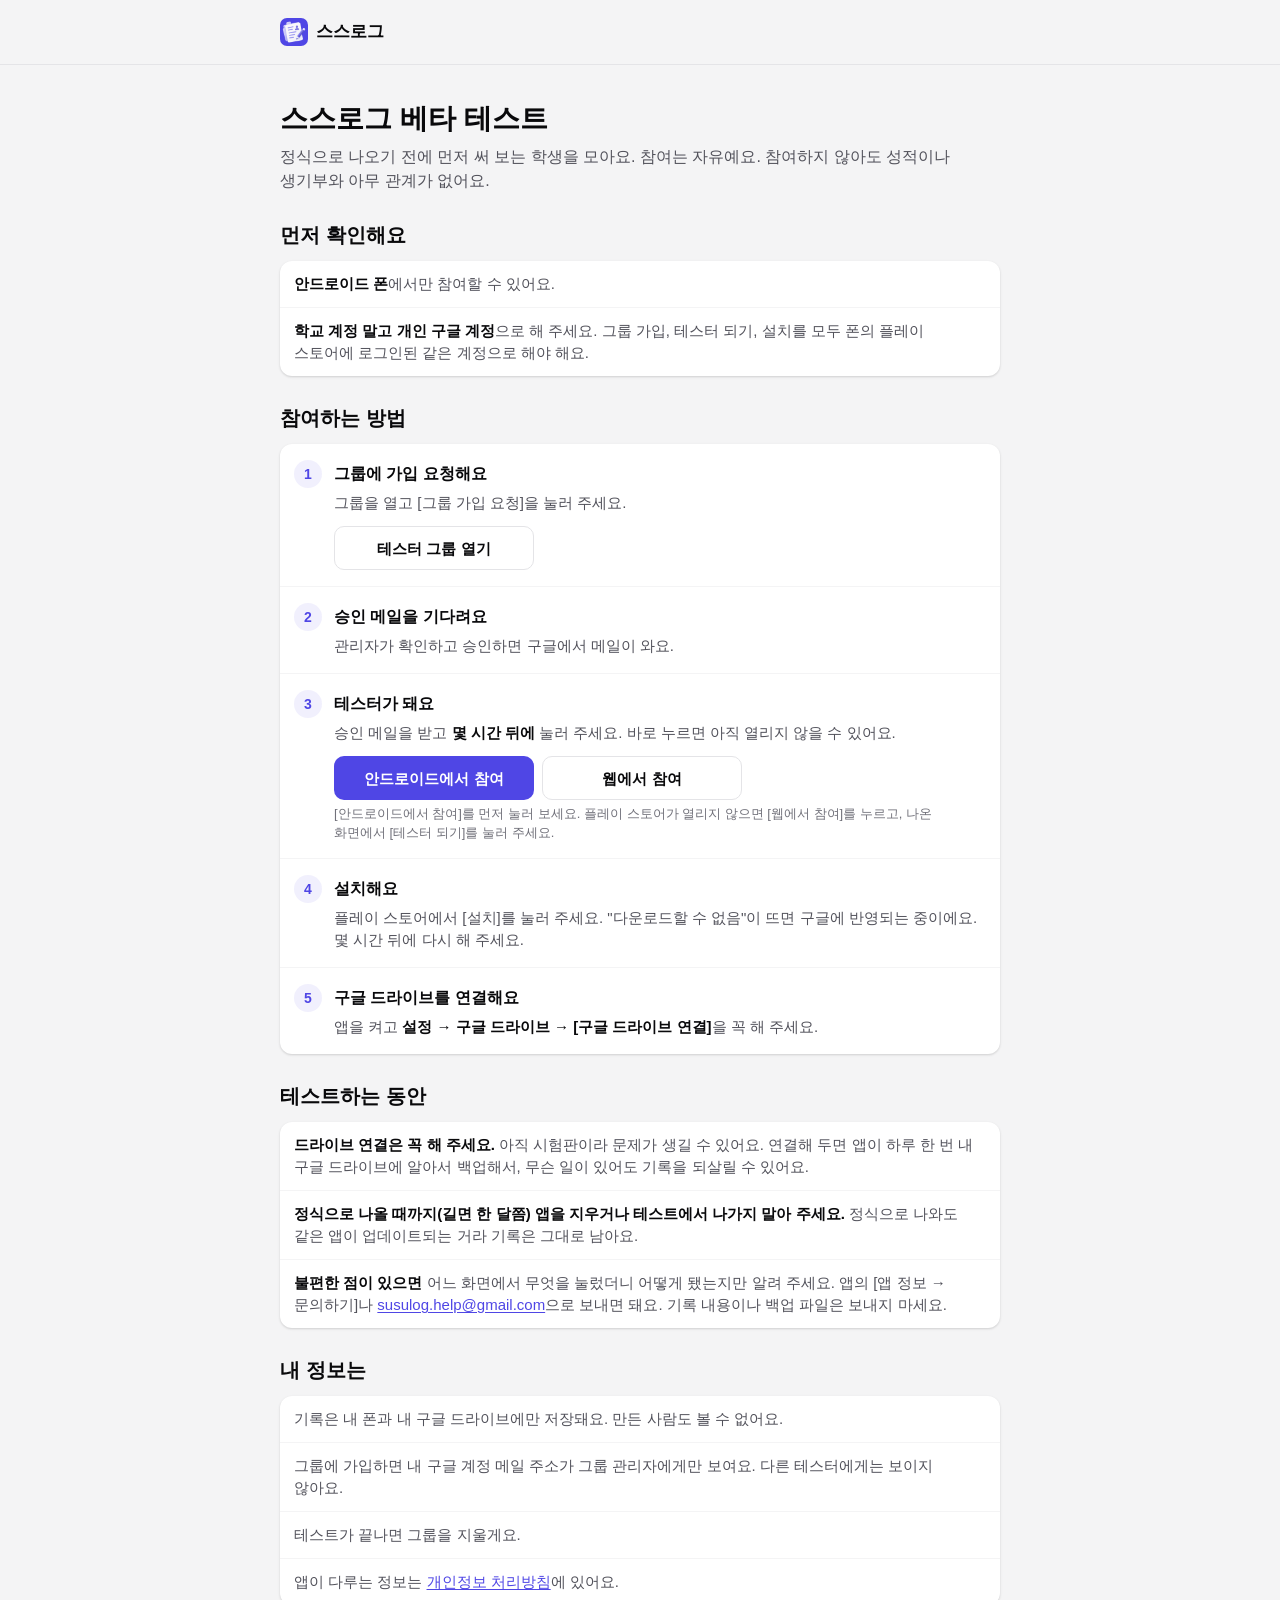
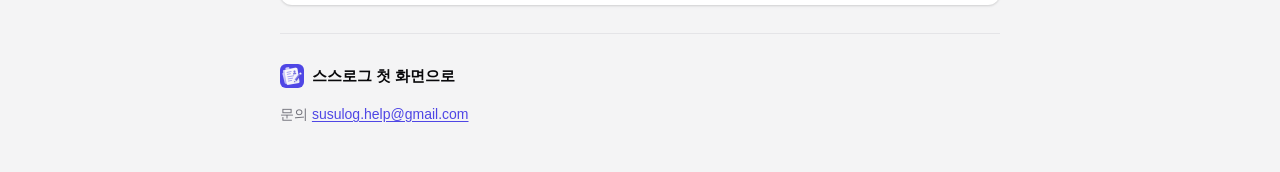
==== beta/index.html @ b81c46b7 "베타 안내 페이지 /beta: 테스터 그룹 가입 요청 → 승인 → 참여 링크(안드로이드·웹) → 설치 → 드라이브 연결 (시안 승인 2026-10-30) Co-Authored-By" ====
<!doctype html>
<html lang="ko">
<head>
<meta charset="utf-8">
<meta name="viewport" content="width=device-width, initial-scale=1">
<title>스스로그 베타 테스트</title>
<meta name="description" content="스스로그를 정식으로 나오기 전에 먼저 써 보는 방법">
<link rel="icon" href="/favicon-32.png" sizes="32x32" type="image/png">
<link rel="apple-touch-icon" href="/icon-192.png">
<link rel="stylesheet" href="/style.css">
</head>
<body>
<header class="site-head">
  <div class="site-head-inner narrow">
    <a class="brand" href="/"><img src="/icon-192.png" alt="" width="28" height="28">스스로그</a>
  </div>
</header>

<main class="beta">
  <div class="beta-head">
    <h1>스스로그 베타 테스트</h1>
    <p>정식으로 나오기 전에 먼저 써 보는 학생을 모아요. 참여는 자유예요. 참여하지 않아도 성적이나 생기부와 아무 관계가 없어요.</p>
  </div>

  <section>
    <h2>먼저 확인해요</h2>
    <ul class="card checks">
      <li><strong>안드로이드 폰</strong>에서만 참여할 수 있어요.</li>
      <li><strong>학교 계정 말고 개인 구글 계정</strong>으로 해 주세요. 그룹 가입, 테스터 되기, 설치를 모두 폰의 플레이 스토어에 로그인된 같은 계정으로 해야 해요.</li>
    </ul>
  </section>

  <section>
    <h2>참여하는 방법</h2>
    <ol class="card steps">
      <li>
        <span class="step-n" aria-hidden="true">1</span>
        <div class="step-text">
          <h3>그룹에 가입 요청해요</h3>
          <p>그룹을 열고 [그룹 가입 요청]을 눌러 주세요.</p>
          <div class="step-actions">
            <a class="btn btn-outline" href="https://groups.google.com/g/susulog-beta">테스터 그룹 열기</a>
          </div>
        </div>
      </li>
      <li>
        <span class="step-n" aria-hidden="true">2</span>
        <div class="step-text">
          <h3>승인 메일을 기다려요</h3>
          <p>관리자가 확인하고 승인하면 구글에서 메일이 와요.</p>
        </div>
      </li>
      <li>
        <span class="step-n" aria-hidden="true">3</span>
        <div class="step-text">
          <h3>테스터가 돼요</h3>
          <p>승인 메일을 받고 <strong>몇 시간 뒤에</strong> 눌러 주세요. 바로 누르면 아직 열리지 않을 수 있어요.</p>
          <div class="step-actions">
            <a class="btn btn-primary" href="https://play.google.com/store/apps/details?id=kr.hsportfolio.app">안드로이드에서 참여</a>
            <a class="btn btn-outline" href="https://play.google.com/apps/testing/kr.hsportfolio.app">웹에서 참여</a>
          </div>
          <p class="step-note">[안드로이드에서 참여]를 먼저 눌러 보세요. 플레이 스토어가 열리지 않으면 [웹에서 참여]를 누르고, 나온 화면에서 [테스터 되기]를 눌러 주세요.</p>
        </div>
      </li>
      <li>
        <span class="step-n" aria-hidden="true">4</span>
        <div class="step-text">
          <h3>설치해요</h3>
          <p>플레이 스토어에서 [설치]를 눌러 주세요. "다운로드할 수 없음"이 뜨면 구글에 반영되는 중이에요. 몇 시간 뒤에 다시 해 주세요.</p>
        </div>
      </li>
      <li>
        <span class="step-n" aria-hidden="true">5</span>
        <div class="step-text">
          <h3>구글 드라이브를 연결해요</h3>
          <p>앱을 켜고 <strong>설정 → 구글 드라이브 → [구글 드라이브 연결]</strong>을 꼭 해 주세요.</p>
        </div>
      </li>
    </ol>
  </section>

  <section>
    <h2>테스트하는 동안</h2>
    <ul class="card checks">
      <li><strong>드라이브 연결은 꼭 해 주세요.</strong> 아직 시험판이라 문제가 생길 수 있어요. 연결해 두면 앱이 하루 한 번 내 구글 드라이브에 알아서 백업해서, 무슨 일이 있어도 기록을 되살릴 수 있어요.</li>
      <li><strong>정식으로 나올 때까지(길면 한 달쯤) 앱을 지우거나 테스트에서 나가지 말아 주세요.</strong> 정식으로 나와도 같은 앱이 업데이트되는 거라 기록은 그대로 남아요.</li>
      <li><strong>불편한 점이 있으면</strong> 어느 화면에서 무엇을 눌렀더니 어떻게 됐는지만 알려 주세요. 앱의 [앱 정보 → 문의하기]나 <a href="mailto:susulog.help@gmail.com">susulog.help@gmail.com</a>으로 보내면 돼요. 기록 내용이나 백업 파일은 보내지 마세요.</li>
    </ul>
  </section>

  <section>
    <h2>내 정보는</h2>
    <ul class="card checks">
      <li>기록은 내 폰과 내 구글 드라이브에만 저장돼요. 만든 사람도 볼 수 없어요.</li>
      <li>그룹에 가입하면 내 구글 계정 메일 주소가 그룹 관리자에게만 보여요. 다른 테스터에게는 보이지 않아요.</li>
      <li>테스트가 끝나면 그룹을 지울게요.</li>
      <li>앱이 다루는 정보는 <a href="/privacy">개인정보 처리방침</a>에 있어요.</li>
    </ul>
  </section>

  <footer class="policy-foot">
    <a class="brand" href="/"><img src="/icon-192.png" alt="" width="24" height="24">스스로그 첫 화면으로</a>
    <p>문의 <a href="mailto:susulog.help@gmail.com">susulog.help@gmail.com</a></p>
  </footer>
</main>
</body>
</html>
---- style.css ----
/* 스스로그 사이트 모양 (2026-10-27 시안 승인, 디자인 캔버스 "개인정보 처리방침 사이트" 줄)
   색·글자 크기·둥글기는 앱과 같다 (앱 저장소 docs/design.md 2·3장).
   바깥 글꼴·스크립트를 쓰지 않는다 (처리방침 10번). 밝은·어두운은 보는 사람의 기기 설정을 따른다 */

:root {
  --page: #F4F4F5;
  --card: #FFFFFF;
  --muted: #F4F4F5;
  --line: #E4E4E7;
  --divider: #F4F4F5;
  --text: #09090B;
  --sub: #52525B;
  --faint: #71717A;
  --accent: #4F46E5;
  --on-accent: #FFFFFF;
  --control-line: #E4E4E7;
  --tint: rgba(79, 70, 229, 0.08);
  --shadow: 0 1px 2px rgba(0, 0, 0, 0.06), 0 1px 3px rgba(0, 0, 0, 0.10);
  color-scheme: light dark;
}

@media (prefers-color-scheme: dark) {
  :root {
    --page: #09090B;
    --card: #18181B;
    --muted: #27272A;
    --line: #27272A;
    --divider: #27272A;
    --text: #FAFAFA;
    --sub: #D4D4D8;
    --faint: #A1A1AA;
    --accent: #818CF8;
    --on-accent: #1E1B4B;
    --control-line: #3F3F46;
    --tint: rgba(129, 140, 248, 0.14);
    --shadow: inset 0 1px 0 rgba(255, 255, 255, 0.06);
  }
}

*, *::before, *::after { box-sizing: border-box; }

html { -webkit-text-size-adjust: 100%; }

body {
  margin: 0;
  background: var(--page);
  color: var(--text);
  font-family: -apple-system, BlinkMacSystemFont, "Apple SD Gothic Neo", "Noto Sans KR", "Malgun Gothic", sans-serif;
  font-size: 16px;
  line-height: 24px;
  word-break: keep-all;
  overflow-wrap: break-word;
}

h1, h2, h3, p, ul, ol { margin: 0; }

h1 { font-size: 28px; line-height: 36px; font-weight: 700; text-wrap: balance; }

strong { font-weight: 600; }

a { color: var(--accent); text-underline-offset: 2px; }
a:focus-visible { outline: 2px solid var(--accent); outline-offset: 2px; border-radius: 4px; }

.card { background: var(--card); border-radius: 12px; box-shadow: var(--shadow); }

.chevron { flex-shrink: 0; color: var(--faint); }

/* ---------- 첫 화면 ---------- */

.home {
  max-width: 760px;
  margin: 0 auto;
  padding: 28px 20px 40px;
  display: flex;
  flex-direction: column;
  gap: 20px;
}

.hero { display: flex; flex-direction: column; gap: 12px; }
.hero-icon { width: 72px; height: 72px; border-radius: 16px; }
.hero-text { display: flex; flex-direction: column; gap: 12px; }
.tagline { color: var(--sub); }

.features { list-style: none; padding: 0; display: flex; flex-direction: column; }
.features li { display: flex; gap: 12px; padding: 14px; }
.features li + li { border-top: 1px solid var(--divider); }
.feature-icon {
  flex-shrink: 0;
  display: flex;
  align-items: center;
  justify-content: center;
  width: 36px;
  height: 36px;
  border-radius: 10px;
  background: var(--tint);
  color: var(--accent);
}
.feature-text { min-width: 0; display: flex; flex-direction: column; gap: 2px; }
.features h2 { font-size: 16px; line-height: 22px; font-weight: 600; }
.features p { font-size: 14px; line-height: 20px; color: var(--sub); }

.notice { font-size: 13px; line-height: 19px; color: var(--faint); }

.links { display: flex; flex-direction: column; }
.links > * + * { border-top: 1px solid var(--divider); }
.link-row {
  display: flex;
  align-items: center;
  gap: 10px;
  min-height: 52px;
  padding: 8px 14px;
  color: var(--text);
  text-decoration: none;
}
.link-row span { flex-grow: 1; }
.contact { display: flex; flex-direction: column; gap: 2px; padding: 10px 14px 12px; }
.contact-label { font-size: 13px; line-height: 18px; color: var(--faint); }
.contact a { text-decoration: none; }

@media (min-width: 760px) {
  .home { padding-block: 48px; gap: 24px; }
  .hero { flex-direction: row; align-items: center; gap: 20px; }
  .hero-icon { width: 80px; height: 80px; border-radius: 18px; }
  .hero-text { gap: 4px; }

  .features { display: grid; grid-template-columns: 1fr 1fr; gap: 12px; background: none; box-shadow: none; }
  .features li { flex-direction: column; gap: 10px; padding: 18px; background: var(--card); border-radius: 12px; box-shadow: var(--shadow); }
  .features li + li { border-top: 0; }
  .feature-text { gap: 4px; }

  .links { display: grid; grid-template-columns: 1fr 1fr; gap: 12px; background: none; box-shadow: none; }
  .links > * { min-height: 64px; padding-inline: 16px; background: var(--card); border-radius: 12px; box-shadow: var(--shadow); }
  .links > * + * { border-top: 0; }
  .contact { justify-content: center; }
}

/* ---------- 처리방침 ---------- */

.site-head-inner { max-width: 760px; margin: 0 auto; padding: 8px 20px 0; }

.brand {
  display: inline-flex;
  align-items: center;
  gap: 8px;
  min-height: 44px;
  color: var(--text);
  text-decoration: none;
  font-size: 17px;
  line-height: 24px;
  font-weight: 700;
}
.brand img { width: 28px; height: 28px; border-radius: 7px; }

.policy-layout {
  max-width: 760px;
  margin: 0 auto;
  padding: 12px 20px 40px;
  display: grid;
  grid-template-columns: minmax(0, 1fr);
  grid-template-areas: "head" "toc" "body";
  row-gap: 28px;
}

.policy-head { grid-area: head; display: flex; flex-direction: column; gap: 6px; }
.meta { font-size: 14px; line-height: 20px; color: var(--faint); }

/* 차례: 폰에서는 제목 아래 카드, PC에서는 왼쪽에 늘 보임 */
.toc { grid-area: toc; padding: 6px 0; background: var(--card); border-radius: 12px; box-shadow: var(--shadow); }
.toc-title { padding: 8px 14px 4px; font-size: 13px; line-height: 18px; font-weight: 600; color: var(--faint); }
.toc ol { list-style: none; padding: 0; }
.toc a {
  display: flex;
  align-items: center;
  gap: 10px;
  min-height: 44px;
  padding: 0 14px;
  color: var(--text);
  text-decoration: none;
  font-size: 15px;
  line-height: 21px;
}
.toc .n { width: 20px; flex-shrink: 0; text-align: right; color: var(--faint); font-variant-numeric: tabular-nums; }

.policy-body { grid-area: body; min-width: 0; display: flex; flex-direction: column; gap: 28px; }
.policy-body section { display: flex; flex-direction: column; gap: 12px; scroll-margin-top: 16px; }
.policy-body h2 { font-size: 20px; line-height: 28px; font-weight: 600; text-wrap: balance; }
.legal { display: block; margin-top: 2px; font-size: 13px; line-height: 19px; font-weight: 400; color: var(--faint); }
.policy-body h3 { margin-top: 4px; font-size: 16px; line-height: 24px; font-weight: 600; }
.policy-body ul { padding-left: 20px; display: flex; flex-direction: column; gap: 6px; }
.policy-body li > ul { margin-top: 6px; }

/* 표: PC 폭에서는 보통 표, 폰 폭에서는 줄마다 카드 (첫 칸이 카드 제목, 나머지는 칸 이름 + 내용) */
.table {
  width: 100%;
  border-collapse: separate;
  border-spacing: 0;
  background: var(--card);
  border-radius: 12px;
  box-shadow: var(--shadow);
  overflow: hidden;
  font-size: 14px;
  line-height: 20px;
}
.table th {
  padding: 10px 12px;
  text-align: left;
  vertical-align: bottom;
  font-size: 13px;
  line-height: 18px;
  font-weight: 600;
  color: var(--faint);
  background: var(--muted);
}
.table td { padding: 12px; vertical-align: top; border-top: 1px solid var(--divider); }

@media (max-width: 759px) {
  .table, .table tbody, .table tr, .table td { display: block; }
  .table { background: none; box-shadow: none; border-radius: 0; overflow: visible; }
  .table thead { position: absolute; width: 1px; height: 1px; overflow: hidden; clip: rect(0 0 0 0); white-space: nowrap; }
  .table tbody { display: flex; flex-direction: column; gap: 12px; }
  .table tr {
    display: flex;
    flex-direction: column;
    gap: 12px;
    padding: 16px;
    background: var(--card);
    border-radius: 12px;
    box-shadow: var(--shadow);
  }
  .table td { padding: 0; border-top: 0; color: var(--sub); }
  .table td:first-child { font-size: 15px; line-height: 22px; color: var(--text); }
  .table td + td { padding-top: 12px; border-top: 1px solid var(--divider); }
  .table td[data-label]::before {
    content: attr(data-label);
    display: block;
    margin-bottom: 2px;
    font-size: 12px;
    line-height: 16px;
    font-weight: 500;
    color: var(--faint);
  }
}

/* 12번 신고 기관, 13번 판 목록 */
.policy-body ul.rows { list-style: none; padding: 0; gap: 0; background: var(--card); border-radius: 12px; box-shadow: var(--shadow); }
.rows li { display: flex; flex-direction: column; gap: 2px; padding: 12px 14px; }
.rows li + li { border-top: 1px solid var(--divider); }
.rows .name { font-size: 15px; line-height: 22px; font-weight: 600; }
.rows .detail { font-size: 14px; line-height: 20px; color: var(--sub); }

.rows li.version { flex-direction: row; align-items: center; gap: 10px; min-height: 52px; padding-block: 8px; }
.version .detail { flex-grow: 1; }
.badge {
  padding: 2px 8px;
  border-radius: 999px;
  background: var(--tint);
  color: var(--accent);
  font-size: 12px;
  line-height: 16px;
  font-weight: 600;
  white-space: nowrap;
}

.policy-foot {
  display: flex;
  flex-direction: column;
  gap: 6px;
  padding-top: 20px;
  border-top: 1px solid var(--line);
  font-size: 14px;
  line-height: 20px;
  color: var(--faint);
}
.policy-foot .brand { font-size: 15px; font-weight: 600; }
.policy-foot .brand img { width: 24px; height: 24px; border-radius: 6px; }

@media (min-width: 1000px) {
  .site-head { border-bottom: 1px solid var(--line); }
  .site-head-inner { max-width: 1056px; padding: 10px 20px; }

  .policy-layout {
    max-width: 1056px;
    padding: 36px 20px 48px;
    grid-template-columns: 240px minmax(0, 720px);
    grid-template-areas: "toc head" "toc body";
    grid-template-rows: auto 1fr;
    column-gap: 56px;
  }

  .toc {
    position: sticky;
    top: 24px;
    align-self: start;
    max-height: calc(100vh - 48px);
    overflow-y: auto;
    padding: 0;
    background: none;
    border-radius: 0;
    box-shadow: none;
  }
  .toc-title { padding: 0 10px 8px; }
  .toc a { min-height: 0; gap: 8px; padding: 6px 10px; border-radius: 8px; color: var(--sub); font-size: 14px; line-height: 20px; }
  .toc a:hover { background: var(--tint); color: var(--text); }
  .toc .n { width: 18px; }
}

/* ---------- 베타 안내 ---------- */

.beta {
  max-width: 760px;
  margin: 0 auto;
  padding: 12px 20px 40px;
  display: flex;
  flex-direction: column;
  gap: 28px;
}
/* 머리말을 본문 폭(760)에 맞춤. 처리방침은 차례 칸까지 넓게 씀 */
.site-head-inner.narrow { max-width: 760px; }
.beta-head { display: flex; flex-direction: column; gap: 8px; }
.beta-head p { color: var(--sub); }
.beta section { display: flex; flex-direction: column; gap: 12px; }
.beta h2 { font-size: 20px; line-height: 28px; font-weight: 600; text-wrap: balance; }

.checks { list-style: none; padding: 0; display: flex; flex-direction: column; }
.checks li { padding: 12px 14px; font-size: 15px; line-height: 22px; color: var(--sub); }
.checks li + li { border-top: 1px solid var(--divider); }
.checks strong { color: var(--text); }

.steps { list-style: none; padding: 0; display: flex; flex-direction: column; }
.steps > li { display: flex; gap: 12px; padding: 16px 14px; }
.steps > li + li { border-top: 1px solid var(--divider); }
.step-n {
  flex-shrink: 0;
  display: flex;
  align-items: center;
  justify-content: center;
  width: 28px;
  height: 28px;
  border-radius: 999px;
  background: var(--tint);
  color: var(--accent);
  font-size: 14px;
  line-height: 20px;
  font-weight: 600;
  font-variant-numeric: tabular-nums;
}
.step-text { min-width: 0; flex-grow: 1; display: flex; flex-direction: column; gap: 4px; }
.step-text h3 { font-size: 16px; line-height: 28px; font-weight: 600; }
.step-text p { font-size: 15px; line-height: 22px; color: var(--sub); }
.step-text strong { color: var(--text); }
.step-actions { display: flex; flex-direction: column; gap: 8px; margin-top: 8px; }
.step-text .step-note { font-size: 13px; line-height: 19px; color: var(--faint); }

/* 버튼: 앱과 같은 높이 44·둥글기 10, 주 버튼은 대표 색, 보조는 선 테두리 */
.btn {
  display: flex;
  align-items: center;
  justify-content: center;
  min-height: 44px;
  padding: 10px 16px;
  border-radius: 10px;
  font-size: 15px;
  line-height: 21px;
  font-weight: 600;
  text-align: center;
  text-decoration: none;
}
.btn-primary { background: var(--accent); color: var(--on-accent); }
.btn-outline { border: 1px solid var(--control-line); color: var(--text); }

@media (min-width: 760px) {
  .beta { padding-block: 36px 48px; }
  .step-actions { flex-direction: row; }
  .step-actions .btn { min-width: 200px; }
}
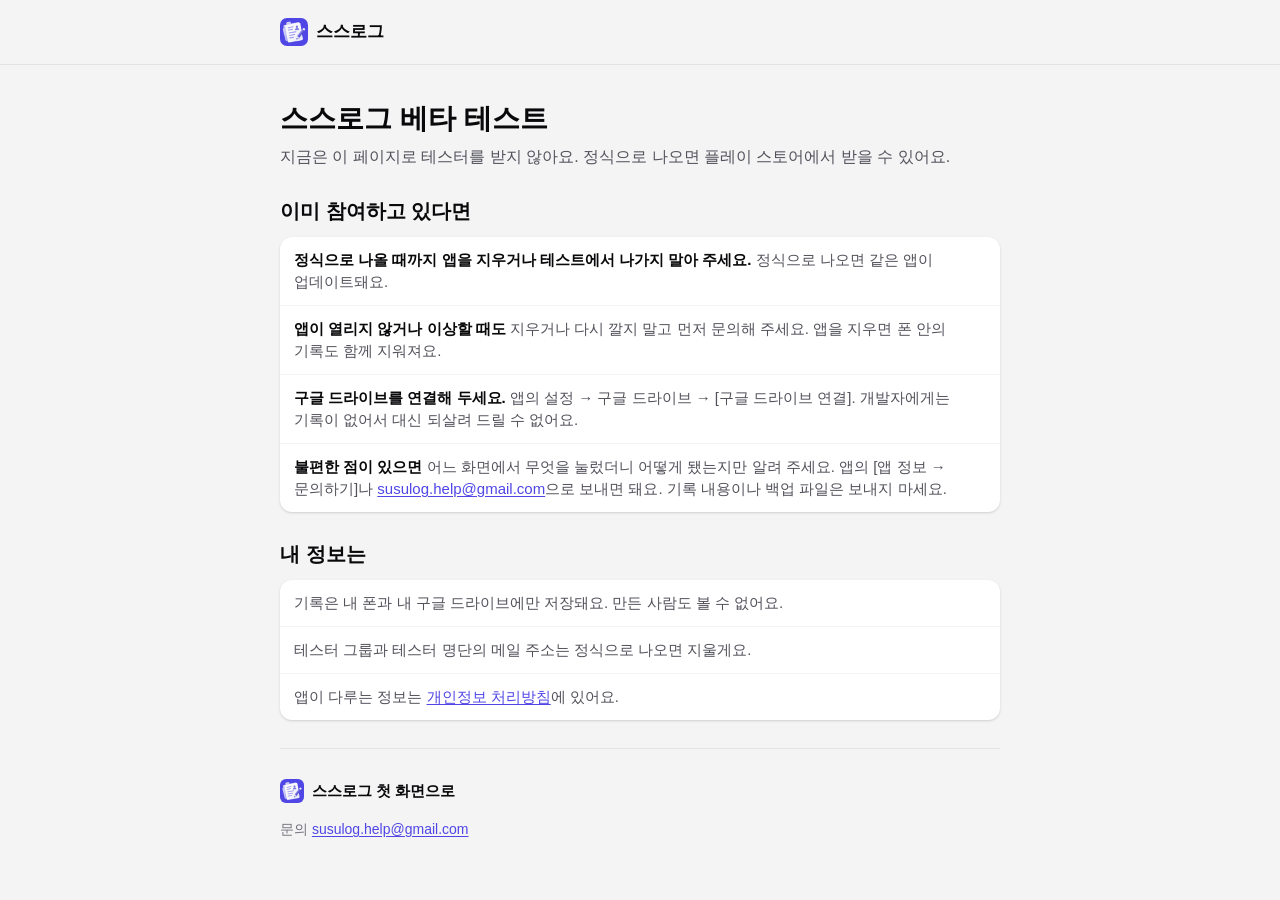
==== commit 1b2e5f64: "베타 페이지를 짧은 안내로: 이 페이지로 테스터를 받지 않음, 이미 참여한 사람이 할 일만 (그룹 가입 단계·약속 문장 뺌, noindex 그대로)" ====
--- a/beta/index.html
+++ b/beta/index.html
@@ -4,7 +4,8 @@
 <meta charset="utf-8">
 <meta name="viewport" content="width=device-width, initial-scale=1">
 <title>스스로그 베타 테스트</title>
-<meta name="description" content="스스로그를 정식으로 나오기 전에 먼저 써 보는 방법">
+<meta name="description" content="스스로그 베타 테스트 안내">
+<meta name="robots" content="noindex">
 <link rel="icon" href="/favicon-32.png" sizes="32x32" type="image/png">
 <link rel="apple-touch-icon" href="/icon-192.png">
 <link rel="stylesheet" href="/style.css">
@@ -19,71 +20,15 @@
 <main class="beta">
   <div class="beta-head">
     <h1>스스로그 베타 테스트</h1>
-    <p>정식으로 나오기 전에 먼저 써 보는 학생을 모아요. 참여는 자유예요. 참여하지 않아도 성적이나 생기부와 아무 관계가 없어요.</p>
+    <p>지금은 이 페이지로 테스터를 받지 않아요. 정식으로 나오면 플레이 스토어에서 받을 수 있어요.</p>
   </div>
 
   <section>
-    <h2>먼저 확인해요</h2>
+    <h2>이미 참여하고 있다면</h2>
     <ul class="card checks">
-      <li><strong>안드로이드 폰</strong>에서만 참여할 수 있어요.</li>
-      <li><strong>학교 계정 말고 개인 구글 계정</strong>으로 해 주세요. 그룹 가입, 테스터 되기, 설치를 모두 폰의 플레이 스토어에 로그인된 같은 계정으로 해야 해요.</li>
-    </ul>
-  </section>
-
-  <section>
-    <h2>참여하는 방법</h2>
-    <ol class="card steps">
-      <li>
-        <span class="step-n" aria-hidden="true">1</span>
-        <div class="step-text">
-          <h3>그룹에 가입 요청해요</h3>
-          <p>그룹을 열고 [그룹 가입 요청]을 눌러 주세요.</p>
-          <div class="step-actions">
-            <a class="btn btn-outline" href="https://groups.google.com/g/susulog-beta">테스터 그룹 열기</a>
-          </div>
-        </div>
-      </li>
-      <li>
-        <span class="step-n" aria-hidden="true">2</span>
-        <div class="step-text">
-          <h3>승인 메일을 기다려요</h3>
-          <p>관리자가 확인하고 승인하면 구글에서 메일이 와요.</p>
-        </div>
-      </li>
-      <li>
-        <span class="step-n" aria-hidden="true">3</span>
-        <div class="step-text">
-          <h3>테스터가 돼요</h3>
-          <p>승인 메일을 받고 <strong>몇 시간 뒤에</strong> 눌러 주세요. 바로 누르면 아직 열리지 않을 수 있어요.</p>
-          <div class="step-actions">
-            <a class="btn btn-primary" href="https://play.google.com/store/apps/details?id=kr.hsportfolio.app">안드로이드에서 참여</a>
-            <a class="btn btn-outline" href="https://play.google.com/apps/testing/kr.hsportfolio.app">웹에서 참여</a>
-          </div>
-          <p class="step-note">[안드로이드에서 참여]를 먼저 눌러 보세요. 플레이 스토어가 열리지 않으면 [웹에서 참여]를 누르고, 나온 화면에서 [테스터 되기]를 눌러 주세요.</p>
-        </div>
-      </li>
-      <li>
-        <span class="step-n" aria-hidden="true">4</span>
-        <div class="step-text">
-          <h3>설치해요</h3>
-          <p>플레이 스토어에서 [설치]를 눌러 주세요. "다운로드할 수 없음"이 뜨면 구글에 반영되는 중이에요. 몇 시간 뒤에 다시 해 주세요.</p>
-        </div>
-      </li>
-      <li>
-        <span class="step-n" aria-hidden="true">5</span>
-        <div class="step-text">
-          <h3>구글 드라이브를 연결해요</h3>
-          <p>앱을 켜고 <strong>설정 → 구글 드라이브 → [구글 드라이브 연결]</strong>을 꼭 해 주세요.</p>
-        </div>
-      </li>
-    </ol>
-  </section>
-
-  <section>
-    <h2>테스트하는 동안</h2>
-    <ul class="card checks">
-      <li><strong>드라이브 연결은 꼭 해 주세요.</strong> 아직 시험판이라 문제가 생길 수 있어요. 연결해 두면 앱이 하루 한 번 내 구글 드라이브에 알아서 백업해서, 무슨 일이 있어도 기록을 되살릴 수 있어요.</li>
-      <li><strong>정식으로 나올 때까지(길면 한 달쯤) 앱을 지우거나 테스트에서 나가지 말아 주세요.</strong> 정식으로 나와도 같은 앱이 업데이트되는 거라 기록은 그대로 남아요.</li>
+      <li><strong>정식으로 나올 때까지 앱을 지우거나 테스트에서 나가지 말아 주세요.</strong> 정식으로 나오면 같은 앱이 업데이트돼요.</li>
+      <li><strong>앱이 열리지 않거나 이상할 때도</strong> 지우거나 다시 깔지 말고 먼저 문의해 주세요. 앱을 지우면 폰 안의 기록도 함께 지워져요.</li>
+      <li><strong>구글 드라이브를 연결해 두세요.</strong> 앱의 설정 → 구글 드라이브 → [구글 드라이브 연결]. 개발자에게는 기록이 없어서 대신 되살려 드릴 수 없어요.</li>
       <li><strong>불편한 점이 있으면</strong> 어느 화면에서 무엇을 눌렀더니 어떻게 됐는지만 알려 주세요. 앱의 [앱 정보 → 문의하기]나 <a href="mailto:susulog.help@gmail.com">susulog.help@gmail.com</a>으로 보내면 돼요. 기록 내용이나 백업 파일은 보내지 마세요.</li>
     </ul>
   </section>
@@ -92,8 +37,7 @@
     <h2>내 정보는</h2>
     <ul class="card checks">
       <li>기록은 내 폰과 내 구글 드라이브에만 저장돼요. 만든 사람도 볼 수 없어요.</li>
-      <li>그룹에 가입하면 내 구글 계정 메일 주소가 그룹 관리자에게만 보여요. 다른 테스터에게는 보이지 않아요.</li>
-      <li>테스트가 끝나면 그룹을 지울게요.</li>
+      <li>테스터 그룹과 테스터 명단의 메일 주소는 정식으로 나오면 지울게요.</li>
       <li>앱이 다루는 정보는 <a href="/privacy">개인정보 처리방침</a>에 있어요.</li>
     </ul>
   </section>
